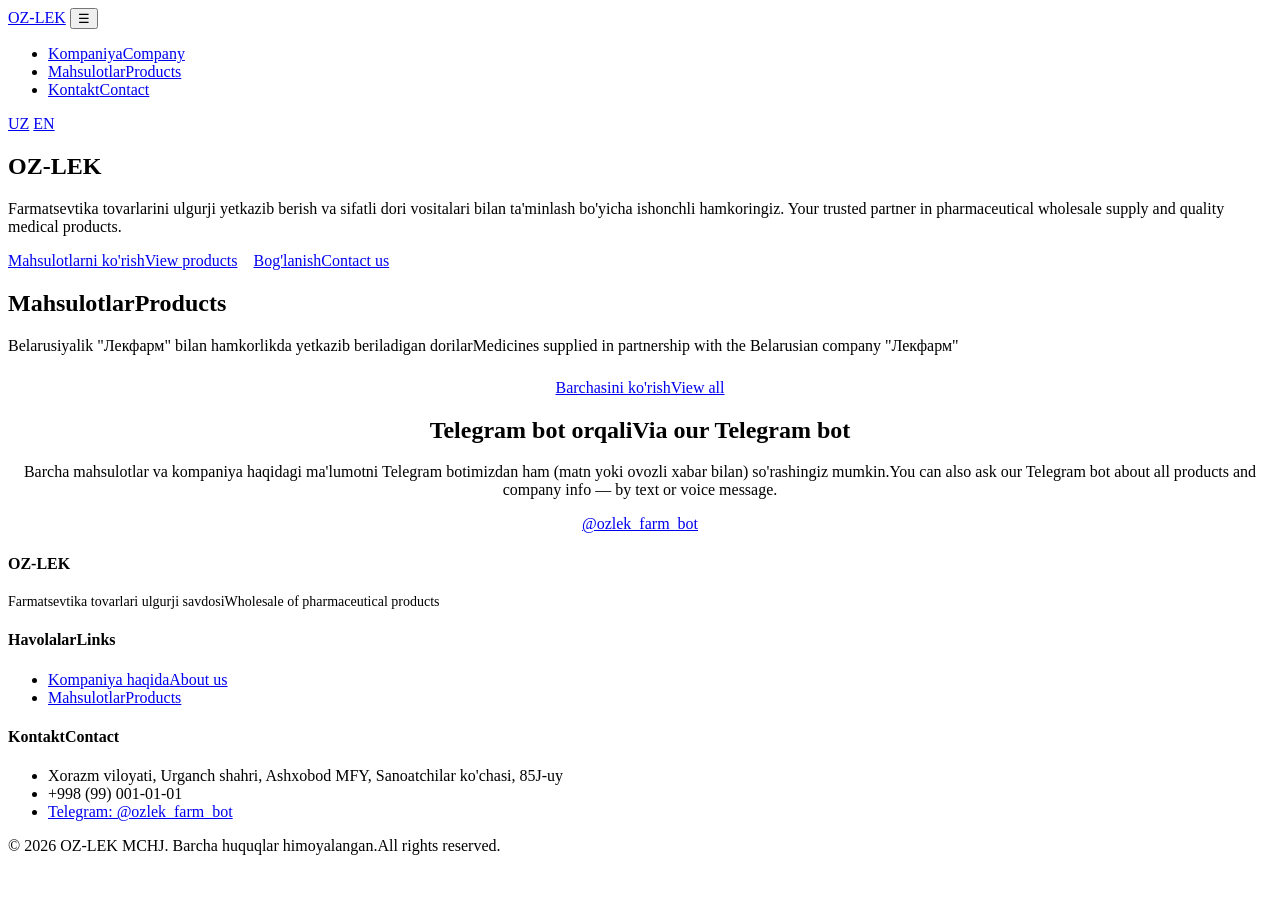
==== index.html @ 6e30884e "Add files via upload" ====
<!DOCTYPE html>
<html lang="uz">
<head>
<meta charset="UTF-8">
<meta name="viewport" content="width=device-width, initial-scale=1">
<title>OZ-LEK — Farmatsevtika kompaniyasi</title>
<meta name="description" content="OZ-LEK — dori vositalarini Belarusiyadan olib kiruvchi va ulgurji sotuvchi farmatsevtika kompaniyasi">
<link rel="stylesheet" href="css/style.css">
</head>
<body>

<nav class="navbar">
  <div class="navbar-inner">
    <a href="index.html" class="logo-mark"><span class="logo-ring"></span> OZ-LEK</a>
    <button class="nav-toggle">&#9776;</button>
    <ul class="nav-links">
      <li><a href="kompaniya.html"><span class="lang-uz">Kompaniya</span><span class="lang-en">Company</span></a></li>
      <li><a href="mahsulotlar.html"><span class="lang-uz">Mahsulotlar</span><span class="lang-en">Products</span></a></li>
      <li><a href="kontakt.html"><span class="lang-uz">Kontakt</span><span class="lang-en">Contact</span></a></li>
    </ul>
    <div class="lang-switch">
      <a href="#" data-lang-btn="uz">UZ</a>
      <a href="#" data-lang-btn="en">EN</a>
    </div>
  </div>
</nav>

<section class="hero">
  <div class="container">
    <h1>OZ-LEK</h1>
    <p>
      <span class="lang-uz">Farmatsevtika tovarlarini ulgurji yetkazib berish va sifatli dori vositalari bilan ta'minlash bo'yicha ishonchli hamkoringiz.</span>
      <span class="lang-en">Your trusted partner in pharmaceutical wholesale supply and quality medical products.</span>
    </p>
    <a href="mahsulotlar.html" class="btn"><span class="lang-uz">Mahsulotlarni ko'rish</span><span class="lang-en">View products</span></a>
    <a href="kontakt.html" class="btn-outline" style="margin-left:12px;"><span class="lang-uz">Bog'lanish</span><span class="lang-en">Contact us</span></a>
  </div>
</section>

<section class="section">
  <div class="container">
    <h2 class="section-title"><span class="lang-uz">Mahsulotlar</span><span class="lang-en">Products</span></h2>
    <p class="section-sub"><span class="lang-uz">Belarusiyalik "Лекфарм" bilan hamkorlikda yetkazib beriladigan dorilar</span><span class="lang-en">Medicines supplied in partnership with the Belarusian company "Лекфарм"</span></p>
    <div class="grid" id="products-grid"></div>
    <p id="products-empty" style="display:none; color:#888;"></p>
    <div style="text-align:center; margin-top:24px;">
      <a href="mahsulotlar.html" class="btn-outline"><span class="lang-uz">Barchasini ko'rish</span><span class="lang-en">View all</span></a>
    </div>
  </div>
</section>

<section class="section" style="background:var(--oz-light); text-align:center;">
  <div class="container">
    <h2 class="section-title"><span class="lang-uz">Telegram bot orqali</span><span class="lang-en">Via our Telegram bot</span></h2>
    <p class="section-sub"><span class="lang-uz">Barcha mahsulotlar va kompaniya haqidagi ma'lumotni Telegram botimizdan ham (matn yoki ovozli xabar bilan) so'rashingiz mumkin.</span><span class="lang-en">You can also ask our Telegram bot about all products and company info — by text or voice message.</span></p>
    <a href="https://t.me/ozlek_farm_bot" target="_blank" rel="noopener" class="btn">@ozlek_farm_bot</a>
  </div>
</section>

<footer>
  <div class="container">
    <div class="footer-cols">
      <div>
        <h4>OZ-LEK</h4>
        <p style="font-size:14px;"><span class="lang-uz">Farmatsevtika tovarlari ulgurji savdosi</span><span class="lang-en">Wholesale of pharmaceutical products</span></p>
      </div>
      <div>
        <h4><span class="lang-uz">Havolalar</span><span class="lang-en">Links</span></h4>
        <ul>
          <li><a href="kompaniya.html"><span class="lang-uz">Kompaniya haqida</span><span class="lang-en">About us</span></a></li>
          <li><a href="mahsulotlar.html"><span class="lang-uz">Mahsulotlar</span><span class="lang-en">Products</span></a></li>
        </ul>
      </div>
      <div>
        <h4><span class="lang-uz">Kontakt</span><span class="lang-en">Contact</span></h4>
        <ul>
          <li>Xorazm viloyati, Urganch shahri, Ashxobod MFY, Sanoatchilar ko'chasi, 85J-uy</li>
          <li>+998 (99) 001-01-01</li>
          <li><a href="https://t.me/ozlek_farm_bot" target="_blank" rel="noopener">Telegram: @ozlek_farm_bot</a></li>
        </ul>
      </div>
    </div>
    <div class="footer-bottom">&copy; 2026 OZ-LEK MCHJ. <span class="lang-uz">Barcha huquqlar himoyalangan.</span><span class="lang-en">All rights reserved.</span></div>
  </div>
</footer>

<script src="js/config.js"></script>
<script src="js/data-loader.js"></script>
<script src="js/i18n.js"></script>
<script src="js/main.js"></script>
<script src="js/products.js"></script>
</body>
</html>
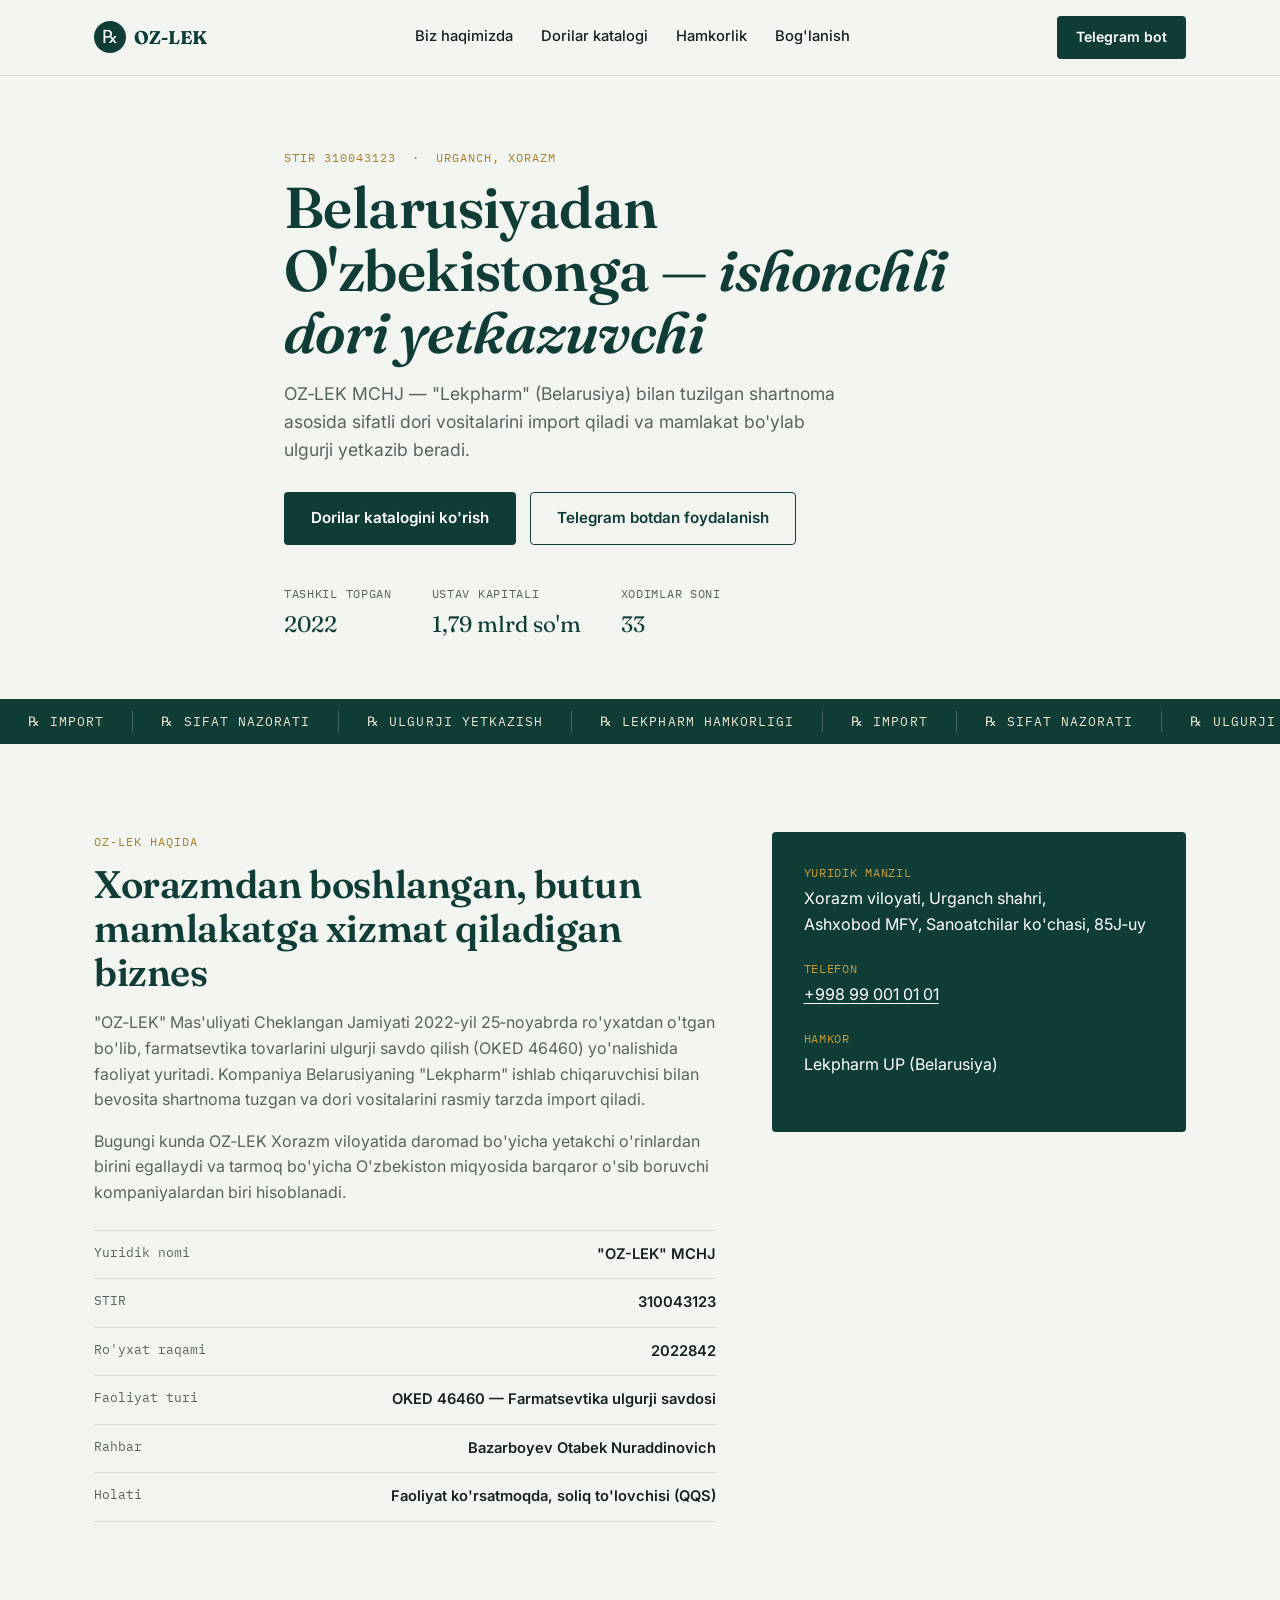
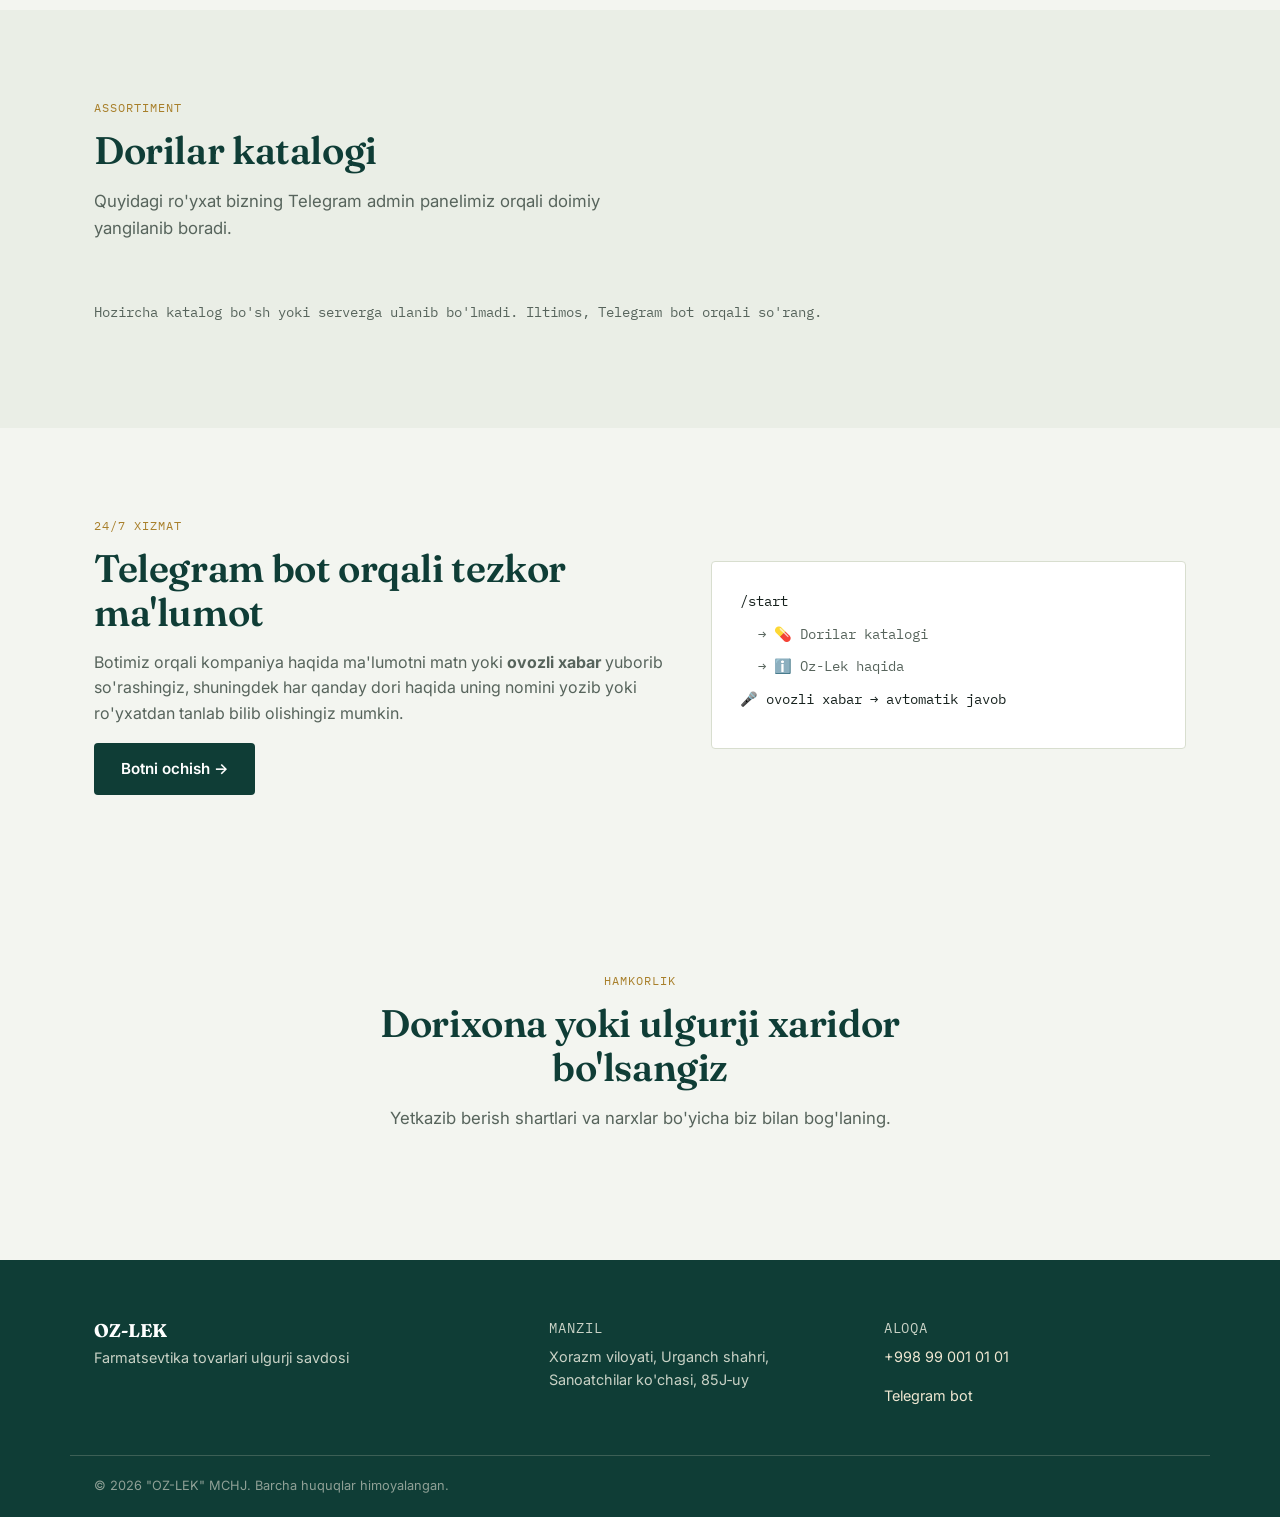
==== commit 7e4d42e5: "Add files via upload" ====
--- a/index.html
+++ b/index.html
@@ -2,92 +2,158 @@
 <html lang="uz">
 <head>
 <meta charset="UTF-8">
-<meta name="viewport" content="width=device-width, initial-scale=1">
-<title>OZ-LEK — Farmatsevtika kompaniyasi</title>
-<meta name="description" content="OZ-LEK — dori vositalarini Belarusiyadan olib kiruvchi va ulgurji sotuvchi farmatsevtika kompaniyasi">
-<link rel="stylesheet" href="css/style.css">
+<meta name="viewport" content="width=device-width, initial-scale=1.0">
+<title>OZ-LEK — Farmatsevtika ulgurji savdosi</title>
+<meta name="description" content="OZ-LEK MCHJ — Belarusiyadan dori vositalarini import qiluvchi va O'zbekiston bozoriga yetkazib beruvchi farmatsevtika kompaniyasi.">
+<link rel="preconnect" href="https://fonts.googleapis.com">
+<link href="https://fonts.googleapis.com/css2?family=Fraunces:opsz,wght@9..144,400;9..144,500;9..144,600;9..144,700&family=Inter:wght@400;500;600;700&family=IBM+Plex+Mono:wght@500&display=swap" rel="stylesheet">
+<link rel="stylesheet" href="style.css">
 </head>
 <body>
 
-<nav class="navbar">
-  <div class="navbar-inner">
-    <a href="index.html" class="logo-mark"><span class="logo-ring"></span> OZ-LEK</a>
-    <button class="nav-toggle">&#9776;</button>
-    <ul class="nav-links">
-      <li><a href="kompaniya.html"><span class="lang-uz">Kompaniya</span><span class="lang-en">Company</span></a></li>
-      <li><a href="mahsulotlar.html"><span class="lang-uz">Mahsulotlar</span><span class="lang-en">Products</span></a></li>
-      <li><a href="kontakt.html"><span class="lang-uz">Kontakt</span><span class="lang-en">Contact</span></a></li>
-    </ul>
-    <div class="lang-switch">
-      <a href="#" data-lang-btn="uz">UZ</a>
-      <a href="#" data-lang-btn="en">EN</a>
+<header class="site-header">
+  <div class="container header-inner">
+    <a href="#top" class="logo">
+      <span class="logo-mark" aria-hidden="true">℞</span>
+      <span class="logo-text">OZ&#8209;LEK</span>
+    </a>
+    <nav class="main-nav">
+      <a href="#about">Biz haqimizda</a>
+      <a href="#catalog">Dorilar katalogi</a>
+      <a href="#partnership">Hamkorlik</a>
+      <a href="#contact">Bog'lanish</a>
+    </nav>
+    <a href="#bot" class="btn btn-primary nav-cta">Telegram bot</a>
+  </div>
+</header>
+
+<main id="top">
+
+  <section class="hero">
+    <div class="container hero-inner">
+      <p class="eyebrow">STIR 310043123 &nbsp;·&nbsp; Urganch, Xorazm</p>
+      <h1>Belarusiyadan O'zbekistonga — <em>ishonchli dori yetkazuvchi</em></h1>
+      <p class="hero-lede">
+        OZ&#8209;LEK MCHJ — "Lekpharm" (Belarusiya) bilan tuzilgan shartnoma asosida
+        sifatli dori vositalarini import qiladi va mamlakat bo'ylab ulgurji yetkazib beradi.
+      </p>
+      <div class="hero-actions">
+        <a href="#catalog" class="btn btn-primary">Dorilar katalogini ko'rish</a>
+        <a href="#bot" class="btn btn-outline">Telegram botdan foydalanish</a>
+      </div>
+      <dl class="hero-stats">
+        <div><dt>Tashkil topgan</dt><dd>2022</dd></div>
+        <div><dt>Ustav kapitali</dt><dd>1,79 mlrd so'm</dd></div>
+        <div><dt>Xodimlar soni</dt><dd>33</dd></div>
+      </dl>
+    </div>
+    <div class="hero-strip" aria-hidden="true">
+      <span>℞ IMPORT</span><span>℞ SIFAT NAZORATI</span><span>℞ ULGURJI YETKAZISH</span><span>℞ LEKPHARM HAMKORLIGI</span>
+      <span>℞ IMPORT</span><span>℞ SIFAT NAZORATI</span><span>℞ ULGURJI YETKAZISH</span><span>℞ LEKPHARM HAMKORLIGI</span>
+    </div>
+  </section>
+
+  <section id="about" class="section about">
+    <div class="container about-grid">
+      <div class="about-text">
+        <p class="eyebrow">Oz-Lek haqida</p>
+        <h2>Xorazmdan boshlangan, butun mamlakatga xizmat qiladigan biznes</h2>
+        <p>
+          "OZ&#8209;LEK" Mas'uliyati Cheklangan Jamiyati 2022&#8209;yil 25&#8209;noyabrda ro'yxatdan o'tgan bo'lib,
+          farmatsevtika tovarlarini ulgurji savdo qilish (OKED 46460) yo'nalishida faoliyat yuritadi.
+          Kompaniya Belarusiyaning "Lekpharm" ishlab chiqaruvchisi bilan bevosita shartnoma tuzgan va
+          dori vositalarini rasmiy tarzda import qiladi.
+        </p>
+        <p>
+          Bugungi kunda OZ&#8209;LEK Xorazm viloyatida daromad bo'yicha yetakchi o'rinlardan birini egallaydi
+          va tarmoq bo'yicha O'zbekiston miqyosida barqaror o'sib boruvchi kompaniyalardan biri hisoblanadi.
+        </p>
+        <ul class="fact-list">
+          <li><span>Yuridik nomi</span><span>"OZ-LEK" MCHJ</span></li>
+          <li><span>STIR</span><span>310043123</span></li>
+          <li><span>Ro'yxat raqami</span><span>2022842</span></li>
+          <li><span>Faoliyat turi</span><span>OKED 46460 — Farmatsevtika ulgurji savdosi</span></li>
+          <li><span>Rahbar</span><span>Bazarboyev Otabek Nuraddinovich</span></li>
+          <li><span>Holati</span><span>Faoliyat ko'rsatmoqda, soliq to'lovchisi (QQS)</span></li>
+        </ul>
+      </div>
+      <aside class="about-card">
+        <p class="about-card-label">Yuridik manzil</p>
+        <p class="about-card-text">Xorazm viloyati, Urganch shahri,<br>Ashxobod MFY, Sanoatchilar ko'chasi, 85J&#8209;uy</p>
+        <p class="about-card-label">Telefon</p>
+        <p class="about-card-text"><a href="tel:+998990010101">+998 99 001 01 01</a></p>
+        <p class="about-card-label">Hamkor</p>
+        <p class="about-card-text">Lekpharm UP (Belarusiya)</p>
+      </aside>
+    </div>
+  </section>
+
+  <section id="catalog" class="section catalog">
+    <div class="container">
+      <p class="eyebrow">Assortiment</p>
+      <h2>Dorilar katalogi</h2>
+      <p class="section-lede">Quyidagi ro'yxat bizning Telegram admin panelimiz orqali doimiy yangilanib boradi.</p>
+
+      <div id="catalog-grid" class="catalog-grid">
+        <!-- JS orqali to'ldiriladi -->
+      </div>
+      <p id="catalog-empty" class="catalog-empty" hidden>
+        Hozircha katalog bo'sh yoki serverga ulanib bo'lmadi. Iltimos, Telegram bot orqali so'rang.
+      </p>
+    </div>
+  </section>
+
+  <section id="bot" class="section bot-section">
+    <div class="container bot-grid">
+      <div>
+        <p class="eyebrow">24/7 xizmat</p>
+        <h2>Telegram bot orqali tezkor ma'lumot</h2>
+        <p>
+          Botimiz orqali kompaniya haqida ma'lumotni matn yoki <strong>ovozli xabar</strong> yuborib so'rashingiz,
+          shuningdek har qanday dori haqida uning nomini yozib yoki ro'yxatdan tanlab bilib olishingiz mumkin.
+        </p>
+        <a href="https://t.me/your_public_bot_username" class="btn btn-primary" target="_blank" rel="noopener">Botni ochish →</a>
+      </div>
+      <div class="bot-card">
+        <p class="bot-card-line">/start</p>
+        <p class="bot-card-line indent">→ 💊 Dorilar katalogi</p>
+        <p class="bot-card-line indent">→ ℹ️ Oz-Lek haqida</p>
+        <p class="bot-card-line">🎤 ovozli xabar → avtomatik javob</p>
+      </div>
+    </div>
+  </section>
+
+  <section id="partnership" class="section partnership">
+    <div class="container">
+      <p class="eyebrow">Hamkorlik</p>
+      <h2>Dorixona yoki ulgurji xaridor bo'lsangiz</h2>
+      <p class="section-lede">Yetkazib berish shartlari va narxlar bo'yicha biz bilan bog'laning.</p>
+    </div>
+  </section>
+
+</main>
+
+<footer id="contact" class="site-footer">
+  <div class="container footer-grid">
+    <div>
+      <span class="logo-text footer-logo">OZ&#8209;LEK</span>
+      <p>Farmatsevtika tovarlari ulgurji savdosi</p>
+    </div>
+    <div>
+      <p class="footer-label">Manzil</p>
+      <p>Xorazm viloyati, Urganch shahri, Sanoatchilar ko'chasi, 85J&#8209;uy</p>
+    </div>
+    <div>
+      <p class="footer-label">Aloqa</p>
+      <p><a href="tel:+998990010101">+998 99 001 01 01</a></p>
+      <p><a href="https://t.me/your_public_bot_username" target="_blank" rel="noopener">Telegram bot</a></p>
     </div>
   </div>
-</nav>
-
-<section class="hero">
-  <div class="container">
-    <h1>OZ-LEK</h1>
-    <p>
-      <span class="lang-uz">Farmatsevtika tovarlarini ulgurji yetkazib berish va sifatli dori vositalari bilan ta'minlash bo'yicha ishonchli hamkoringiz.</span>
-      <span class="lang-en">Your trusted partner in pharmaceutical wholesale supply and quality medical products.</span>
-    </p>
-    <a href="mahsulotlar.html" class="btn"><span class="lang-uz">Mahsulotlarni ko'rish</span><span class="lang-en">View products</span></a>
-    <a href="kontakt.html" class="btn-outline" style="margin-left:12px;"><span class="lang-uz">Bog'lanish</span><span class="lang-en">Contact us</span></a>
-  </div>
-</section>
-
-<section class="section">
-  <div class="container">
-    <h2 class="section-title"><span class="lang-uz">Mahsulotlar</span><span class="lang-en">Products</span></h2>
-    <p class="section-sub"><span class="lang-uz">Belarusiyalik "Лекфарм" bilan hamkorlikda yetkazib beriladigan dorilar</span><span class="lang-en">Medicines supplied in partnership with the Belarusian company "Лекфарм"</span></p>
-    <div class="grid" id="products-grid"></div>
-    <p id="products-empty" style="display:none; color:#888;"></p>
-    <div style="text-align:center; margin-top:24px;">
-      <a href="mahsulotlar.html" class="btn-outline"><span class="lang-uz">Barchasini ko'rish</span><span class="lang-en">View all</span></a>
-    </div>
-  </div>
-</section>
-
-<section class="section" style="background:var(--oz-light); text-align:center;">
-  <div class="container">
-    <h2 class="section-title"><span class="lang-uz">Telegram bot orqali</span><span class="lang-en">Via our Telegram bot</span></h2>
-    <p class="section-sub"><span class="lang-uz">Barcha mahsulotlar va kompaniya haqidagi ma'lumotni Telegram botimizdan ham (matn yoki ovozli xabar bilan) so'rashingiz mumkin.</span><span class="lang-en">You can also ask our Telegram bot about all products and company info — by text or voice message.</span></p>
-    <a href="https://t.me/ozlek_farm_bot" target="_blank" rel="noopener" class="btn">@ozlek_farm_bot</a>
-  </div>
-</section>
-
-<footer>
-  <div class="container">
-    <div class="footer-cols">
-      <div>
-        <h4>OZ-LEK</h4>
-        <p style="font-size:14px;"><span class="lang-uz">Farmatsevtika tovarlari ulgurji savdosi</span><span class="lang-en">Wholesale of pharmaceutical products</span></p>
-      </div>
-      <div>
-        <h4><span class="lang-uz">Havolalar</span><span class="lang-en">Links</span></h4>
-        <ul>
-          <li><a href="kompaniya.html"><span class="lang-uz">Kompaniya haqida</span><span class="lang-en">About us</span></a></li>
-          <li><a href="mahsulotlar.html"><span class="lang-uz">Mahsulotlar</span><span class="lang-en">Products</span></a></li>
-        </ul>
-      </div>
-      <div>
-        <h4><span class="lang-uz">Kontakt</span><span class="lang-en">Contact</span></h4>
-        <ul>
-          <li>Xorazm viloyati, Urganch shahri, Ashxobod MFY, Sanoatchilar ko'chasi, 85J-uy</li>
-          <li>+998 (99) 001-01-01</li>
-          <li><a href="https://t.me/ozlek_farm_bot" target="_blank" rel="noopener">Telegram: @ozlek_farm_bot</a></li>
-        </ul>
-      </div>
-    </div>
-    <div class="footer-bottom">&copy; 2026 OZ-LEK MCHJ. <span class="lang-uz">Barcha huquqlar himoyalangan.</span><span class="lang-en">All rights reserved.</span></div>
+  <div class="container footer-bottom">
+    <p>© 2026 "OZ-LEK" MCHJ. Barcha huquqlar himoyalangan.</p>
   </div>
 </footer>
 
-<script src="js/config.js"></script>
-<script src="js/data-loader.js"></script>
-<script src="js/i18n.js"></script>
-<script src="js/main.js"></script>
-<script src="js/products.js"></script>
+<script src="script.js"></script>
 </body>
 </html>
--- a/style.css
+++ b/style.css
@@ -0,0 +1,186 @@
+/* ===== Tokens ===== */
+:root{
+  --bg: #F3F5F0;
+  --bg-alt: #EAEEE6;
+  --surface: #FFFFFF;
+  --ink: #16211D;
+  --ink-muted: #57645C;
+  --line: #D8DECF;
+  --primary: #0F3D36;
+  --primary-light: #1B584D;
+  --accent: #C89B3C;
+  --accent-dark: #A87F2A;
+
+  --font-display: "Fraunces", serif;
+  --font-body: "Inter", system-ui, sans-serif;
+  --font-mono: "IBM Plex Mono", monospace;
+
+  --radius: 4px;
+  --container: 1140px;
+}
+
+*{ box-sizing: border-box; }
+html{ scroll-behavior: smooth; }
+body{
+  margin:0;
+  background: var(--bg);
+  color: var(--ink);
+  font-family: var(--font-body);
+  font-size: 16px;
+  line-height: 1.6;
+  -webkit-font-smoothing: antialiased;
+}
+img{ max-width:100%; display:block; }
+a{ color: inherit; text-decoration:none; }
+.container{ max-width: var(--container); margin:0 auto; padding: 0 24px; }
+
+h1,h2{ font-family: var(--font-display); font-weight: 600; margin:0 0 16px; color: var(--primary); letter-spacing: -0.01em; }
+h1{ font-size: clamp(2.2rem, 4.5vw, 3.6rem); line-height:1.08; }
+h2{ font-size: clamp(1.7rem, 3vw, 2.4rem); line-height:1.15; }
+p{ margin: 0 0 16px; color: var(--ink-muted); }
+
+.eyebrow{
+  font-family: var(--font-mono);
+  font-size: 0.78rem;
+  letter-spacing: 0.08em;
+  text-transform: uppercase;
+  color: var(--accent-dark);
+  margin-bottom: 10px;
+}
+
+.section{ padding: 88px 0; }
+.section-lede{ max-width: 560px; font-size: 1.05rem; }
+
+/* ===== Buttons ===== */
+.btn{
+  display:inline-block;
+  padding: 13px 26px;
+  border-radius: var(--radius);
+  font-weight: 600;
+  font-size: 0.95rem;
+  border: 1px solid transparent;
+  transition: transform .15s ease, background .15s ease, color .15s ease;
+}
+.btn:hover{ transform: translateY(-1px); }
+.btn-primary{ background: var(--primary); color: #fff; }
+.btn-primary:hover{ background: var(--primary-light); }
+.btn-outline{ border-color: var(--primary); color: var(--primary); }
+.btn-outline:hover{ background: var(--primary); color:#fff; }
+
+/* ===== Header ===== */
+.site-header{
+  position: sticky; top:0; z-index: 50;
+  background: rgba(243,245,240,0.92);
+  backdrop-filter: blur(6px);
+  border-bottom: 1px solid var(--line);
+}
+.header-inner{ display:flex; align-items:center; justify-content:space-between; padding: 16px 24px; }
+.logo{ display:flex; align-items:center; gap:8px; }
+.logo-mark{
+  display:inline-flex; align-items:center; justify-content:center;
+  width:32px; height:32px; border-radius:50%;
+  background: var(--primary); color:#fff; font-family: var(--font-display); font-size:1.1rem;
+}
+.logo-text{ font-family: var(--font-display); font-weight:700; font-size:1.15rem; color: var(--primary); }
+.main-nav{ display:flex; gap:28px; }
+.main-nav a{ font-size:0.92rem; font-weight:500; color: var(--ink); }
+.main-nav a:hover{ color: var(--primary); }
+.nav-cta{ padding:9px 18px; font-size:0.88rem; }
+
+@media (max-width: 820px){
+  .main-nav{ display:none; }
+}
+
+/* ===== Hero ===== */
+.hero{ padding-top: 72px; overflow:hidden; }
+.hero-inner{ text-align:left; max-width: 760px; padding-bottom: 56px; }
+.hero-lede{ font-size:1.1rem; max-width: 560px; }
+.hero-actions{ display:flex; gap:14px; flex-wrap:wrap; margin: 28px 0 40px; }
+
+.hero-stats{ display:flex; gap:40px; margin:0; }
+.hero-stats dt{ font-family: var(--font-mono); font-size:0.72rem; text-transform:uppercase; letter-spacing:.06em; color: var(--ink-muted); }
+.hero-stats dd{ margin:4px 0 0; font-family: var(--font-display); font-size:1.4rem; color: var(--primary); }
+
+.hero-strip{
+  display:flex; gap:0; white-space:nowrap;
+  background: var(--primary); color: #EFE7D2;
+  font-family: var(--font-mono); font-size:0.82rem; letter-spacing:.08em;
+  padding: 12px 0;
+  animation: marquee 22s linear infinite;
+}
+.hero-strip span{ padding: 0 28px; border-right: 1px solid rgba(239,231,210,0.25); }
+@keyframes marquee{
+  from{ transform: translateX(0); }
+  to{ transform: translateX(-50%); }
+}
+@media (prefers-reduced-motion: reduce){
+  .hero-strip{ animation: none; }
+}
+
+/* ===== About ===== */
+.about-grid{ display:grid; grid-template-columns: 1.5fr 1fr; gap: 56px; align-items:start; }
+.fact-list{ list-style:none; margin: 24px 0 0; padding:0; border-top:1px solid var(--line); }
+.fact-list li{ display:flex; justify-content:space-between; gap:16px; padding: 12px 0; border-bottom:1px solid var(--line); font-size:0.92rem; }
+.fact-list li span:first-child{ color: var(--ink-muted); font-family: var(--font-mono); font-size:0.8rem; }
+.fact-list li span:last-child{ font-weight:600; text-align:right; }
+
+.about-card{
+  background: var(--primary); color:#EFE7D2;
+  padding: 32px; border-radius: var(--radius);
+}
+.about-card-label{ font-family: var(--font-mono); font-size:0.72rem; text-transform:uppercase; letter-spacing:.06em; color: var(--accent); margin: 0 0 4px; }
+.about-card-text{ color:#fff; margin: 0 0 22px; }
+.about-card-text a{ color:#fff; text-decoration: underline; text-underline-offset:3px; }
+
+@media (max-width: 860px){
+  .about-grid{ grid-template-columns: 1fr; }
+}
+
+/* ===== Catalog ===== */
+.catalog{ background: var(--bg-alt); }
+.catalog-grid{
+  display:grid; grid-template-columns: repeat(auto-fill, minmax(240px,1fr));
+  gap: 20px; margin-top: 36px;
+}
+.med-card{
+  background: var(--surface); border:1px solid var(--line); border-radius: var(--radius);
+  overflow:hidden; display:flex; flex-direction:column;
+}
+.med-card img{ width:100%; height:170px; object-fit:cover; background: var(--bg); }
+.med-card-body{ padding: 18px; border-top: 1px dashed var(--line); }
+.med-card-body h3{ font-family: var(--font-display); font-size:1.05rem; margin:0 0 6px; color: var(--primary); }
+.med-card-body p{ font-size:0.88rem; margin:0; }
+.catalog-empty{ margin-top:24px; font-family: var(--font-mono); font-size:0.85rem; }
+
+/* ===== Bot section ===== */
+.bot-section{ }
+.bot-grid{ display:grid; grid-template-columns: 1.2fr 1fr; gap:48px; align-items:center; }
+.bot-card{
+  background: var(--surface); border:1px solid var(--line); border-radius: var(--radius);
+  padding: 28px; font-family: var(--font-mono); font-size:0.88rem;
+}
+.bot-card-line{ margin: 0 0 10px; color: var(--ink); }
+.bot-card-line.indent{ padding-left: 18px; color: var(--ink-muted); }
+
+@media (max-width: 820px){
+  .bot-grid{ grid-template-columns: 1fr; }
+}
+
+/* ===== Partnership ===== */
+.partnership{ text-align:center; }
+.partnership .container{ max-width: 640px; }
+.partnership .section-lede{ margin: 0 auto; }
+
+/* ===== Footer ===== */
+.site-footer{ background: var(--primary); color:#EFE7D2; padding: 56px 0 20px; margin-top: 40px; }
+.footer-grid{ display:grid; grid-template-columns: 1.4fr 1fr 1fr; gap: 32px; padding-bottom: 32px; border-bottom: 1px solid rgba(239,231,210,0.2); }
+.footer-logo{ color:#fff; }
+.footer-grid p{ color:#C9D2C6; font-size:0.9rem; }
+.footer-grid a{ color:#EFE7D2; }
+.footer-label{ font-family: var(--font-mono); font-size:0.72rem; text-transform:uppercase; letter-spacing:.06em; color: var(--accent); margin-bottom:6px; }
+.footer-bottom{ padding-top: 20px; }
+.footer-bottom p{ color:#8FA096; font-size:0.8rem; margin:0; }
+
+@media (max-width: 700px){
+  .footer-grid{ grid-template-columns: 1fr; }
+}
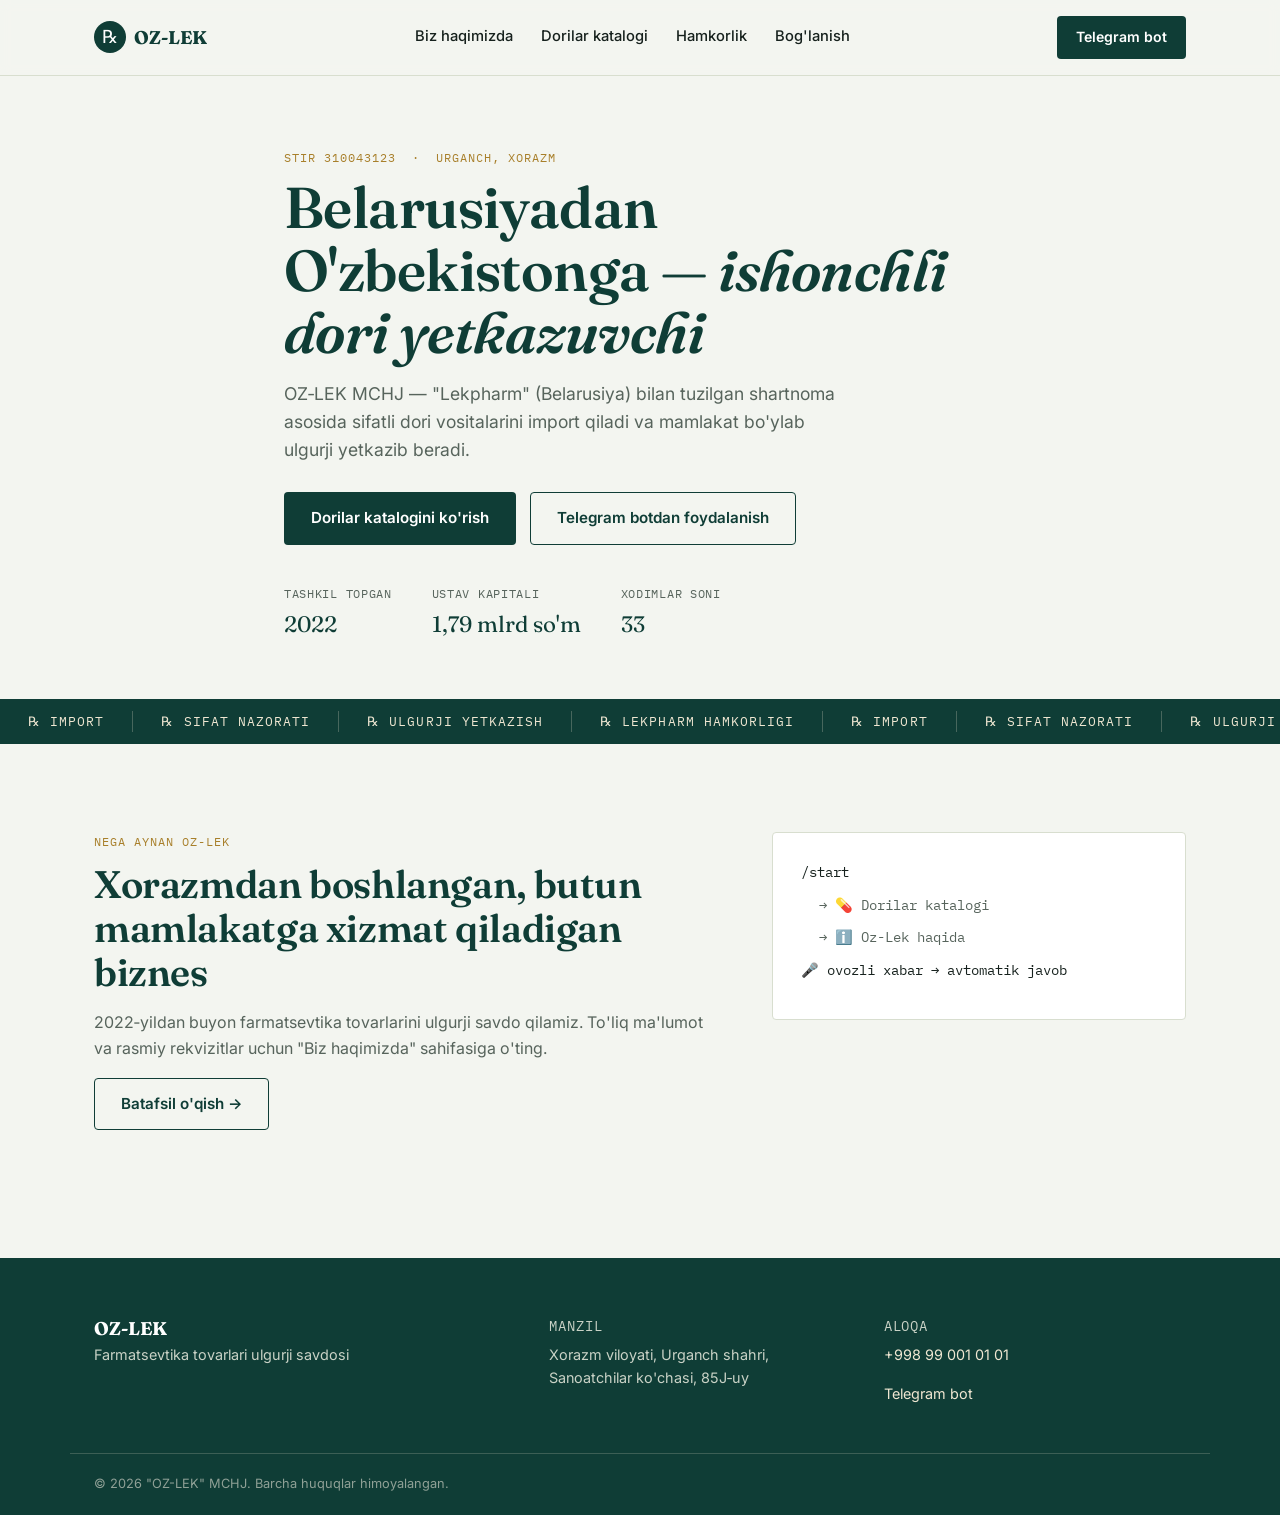
==== commit 20b2a826: "Add files via upload" ====
--- a/index.html
+++ b/index.html
@@ -13,21 +13,21 @@
 
 <header class="site-header">
   <div class="container header-inner">
-    <a href="#top" class="logo">
+    <a href="index.html" class="logo">
       <span class="logo-mark" aria-hidden="true">℞</span>
       <span class="logo-text">OZ&#8209;LEK</span>
     </a>
     <nav class="main-nav">
-      <a href="#about">Biz haqimizda</a>
-      <a href="#catalog">Dorilar katalogi</a>
-      <a href="#partnership">Hamkorlik</a>
-      <a href="#contact">Bog'lanish</a>
+      <a href="about.html">Biz haqimizda</a>
+      <a href="catalog.html">Dorilar katalogi</a>
+      <a href="partnership.html">Hamkorlik</a>
+      <a href="contact.html">Bog'lanish</a>
     </nav>
-    <a href="#bot" class="btn btn-primary nav-cta">Telegram bot</a>
+    <a href="https://t.me/Oz_lek_admin_panel_bot" class="btn btn-primary nav-cta" target="_blank" rel="noopener">Telegram bot</a>
   </div>
 </header>
 
-<main id="top">
+<main>
 
   <section class="hero">
     <div class="container hero-inner">
@@ -38,8 +38,8 @@
         sifatli dori vositalarini import qiladi va mamlakat bo'ylab ulgurji yetkazib beradi.
       </p>
       <div class="hero-actions">
-        <a href="#catalog" class="btn btn-primary">Dorilar katalogini ko'rish</a>
-        <a href="#bot" class="btn btn-outline">Telegram botdan foydalanish</a>
+        <a href="catalog.html" class="btn btn-primary">Dorilar katalogini ko'rish</a>
+        <a href="https://t.me/Oz_lek_admin_panel_bot" class="btn btn-outline" target="_blank" rel="noopener">Telegram botdan foydalanish</a>
       </div>
       <dl class="hero-stats">
         <div><dt>Tashkil topgan</dt><dd>2022</dd></div>
@@ -53,66 +53,16 @@
     </div>
   </section>
 
-  <section id="about" class="section about">
+  <section class="section">
     <div class="container about-grid">
       <div class="about-text">
-        <p class="eyebrow">Oz-Lek haqida</p>
+        <p class="eyebrow">Nega aynan OZ-LEK</p>
         <h2>Xorazmdan boshlangan, butun mamlakatga xizmat qiladigan biznes</h2>
         <p>
-          "OZ&#8209;LEK" Mas'uliyati Cheklangan Jamiyati 2022&#8209;yil 25&#8209;noyabrda ro'yxatdan o'tgan bo'lib,
-          farmatsevtika tovarlarini ulgurji savdo qilish (OKED 46460) yo'nalishida faoliyat yuritadi.
-          Kompaniya Belarusiyaning "Lekpharm" ishlab chiqaruvchisi bilan bevosita shartnoma tuzgan va
-          dori vositalarini rasmiy tarzda import qiladi.
+          2022&#8209;yildan buyon farmatsevtika tovarlarini ulgurji savdo qilamiz.
+          To'liq ma'lumot va rasmiy rekvizitlar uchun "Biz haqimizda" sahifasiga o'ting.
         </p>
-        <p>
-          Bugungi kunda OZ&#8209;LEK Xorazm viloyatida daromad bo'yicha yetakchi o'rinlardan birini egallaydi
-          va tarmoq bo'yicha O'zbekiston miqyosida barqaror o'sib boruvchi kompaniyalardan biri hisoblanadi.
-        </p>
-        <ul class="fact-list">
-          <li><span>Yuridik nomi</span><span>"OZ-LEK" MCHJ</span></li>
-          <li><span>STIR</span><span>310043123</span></li>
-          <li><span>Ro'yxat raqami</span><span>2022842</span></li>
-          <li><span>Faoliyat turi</span><span>OKED 46460 — Farmatsevtika ulgurji savdosi</span></li>
-          <li><span>Rahbar</span><span>Bazarboyev Otabek Nuraddinovich</span></li>
-          <li><span>Holati</span><span>Faoliyat ko'rsatmoqda, soliq to'lovchisi (QQS)</span></li>
-        </ul>
-      </div>
-      <aside class="about-card">
-        <p class="about-card-label">Yuridik manzil</p>
-        <p class="about-card-text">Xorazm viloyati, Urganch shahri,<br>Ashxobod MFY, Sanoatchilar ko'chasi, 85J&#8209;uy</p>
-        <p class="about-card-label">Telefon</p>
-        <p class="about-card-text"><a href="tel:+998990010101">+998 99 001 01 01</a></p>
-        <p class="about-card-label">Hamkor</p>
-        <p class="about-card-text">Lekpharm UP (Belarusiya)</p>
-      </aside>
-    </div>
-  </section>
-
-  <section id="catalog" class="section catalog">
-    <div class="container">
-      <p class="eyebrow">Assortiment</p>
-      <h2>Dorilar katalogi</h2>
-      <p class="section-lede">Quyidagi ro'yxat bizning Telegram admin panelimiz orqali doimiy yangilanib boradi.</p>
-
-      <div id="catalog-grid" class="catalog-grid">
-        <!-- JS orqali to'ldiriladi -->
-      </div>
-      <p id="catalog-empty" class="catalog-empty" hidden>
-        Hozircha katalog bo'sh yoki serverga ulanib bo'lmadi. Iltimos, Telegram bot orqali so'rang.
-      </p>
-    </div>
-  </section>
-
-  <section id="bot" class="section bot-section">
-    <div class="container bot-grid">
-      <div>
-        <p class="eyebrow">24/7 xizmat</p>
-        <h2>Telegram bot orqali tezkor ma'lumot</h2>
-        <p>
-          Botimiz orqali kompaniya haqida ma'lumotni matn yoki <strong>ovozli xabar</strong> yuborib so'rashingiz,
-          shuningdek har qanday dori haqida uning nomini yozib yoki ro'yxatdan tanlab bilib olishingiz mumkin.
-        </p>
-        <a href="https://t.me/your_public_bot_username" class="btn btn-primary" target="_blank" rel="noopener">Botni ochish →</a>
+        <a href="about.html" class="btn btn-outline">Batafsil o'qish →</a>
       </div>
       <div class="bot-card">
         <p class="bot-card-line">/start</p>
@@ -123,17 +73,9 @@
     </div>
   </section>
 
-  <section id="partnership" class="section partnership">
-    <div class="container">
-      <p class="eyebrow">Hamkorlik</p>
-      <h2>Dorixona yoki ulgurji xaridor bo'lsangiz</h2>
-      <p class="section-lede">Yetkazib berish shartlari va narxlar bo'yicha biz bilan bog'laning.</p>
-    </div>
-  </section>
-
 </main>
 
-<footer id="contact" class="site-footer">
+<footer class="site-footer">
   <div class="container footer-grid">
     <div>
       <span class="logo-text footer-logo">OZ&#8209;LEK</span>
@@ -146,7 +88,7 @@
     <div>
       <p class="footer-label">Aloqa</p>
       <p><a href="tel:+998990010101">+998 99 001 01 01</a></p>
-      <p><a href="https://t.me/your_public_bot_username" target="_blank" rel="noopener">Telegram bot</a></p>
+      <p><a href="https://t.me/Oz_lek_admin_panel_bot" target="_blank" rel="noopener">Telegram bot</a></p>
     </div>
   </div>
   <div class="container footer-bottom">
@@ -154,6 +96,5 @@
   </div>
 </footer>
 
-<script src="script.js"></script>
 </body>
 </html>
